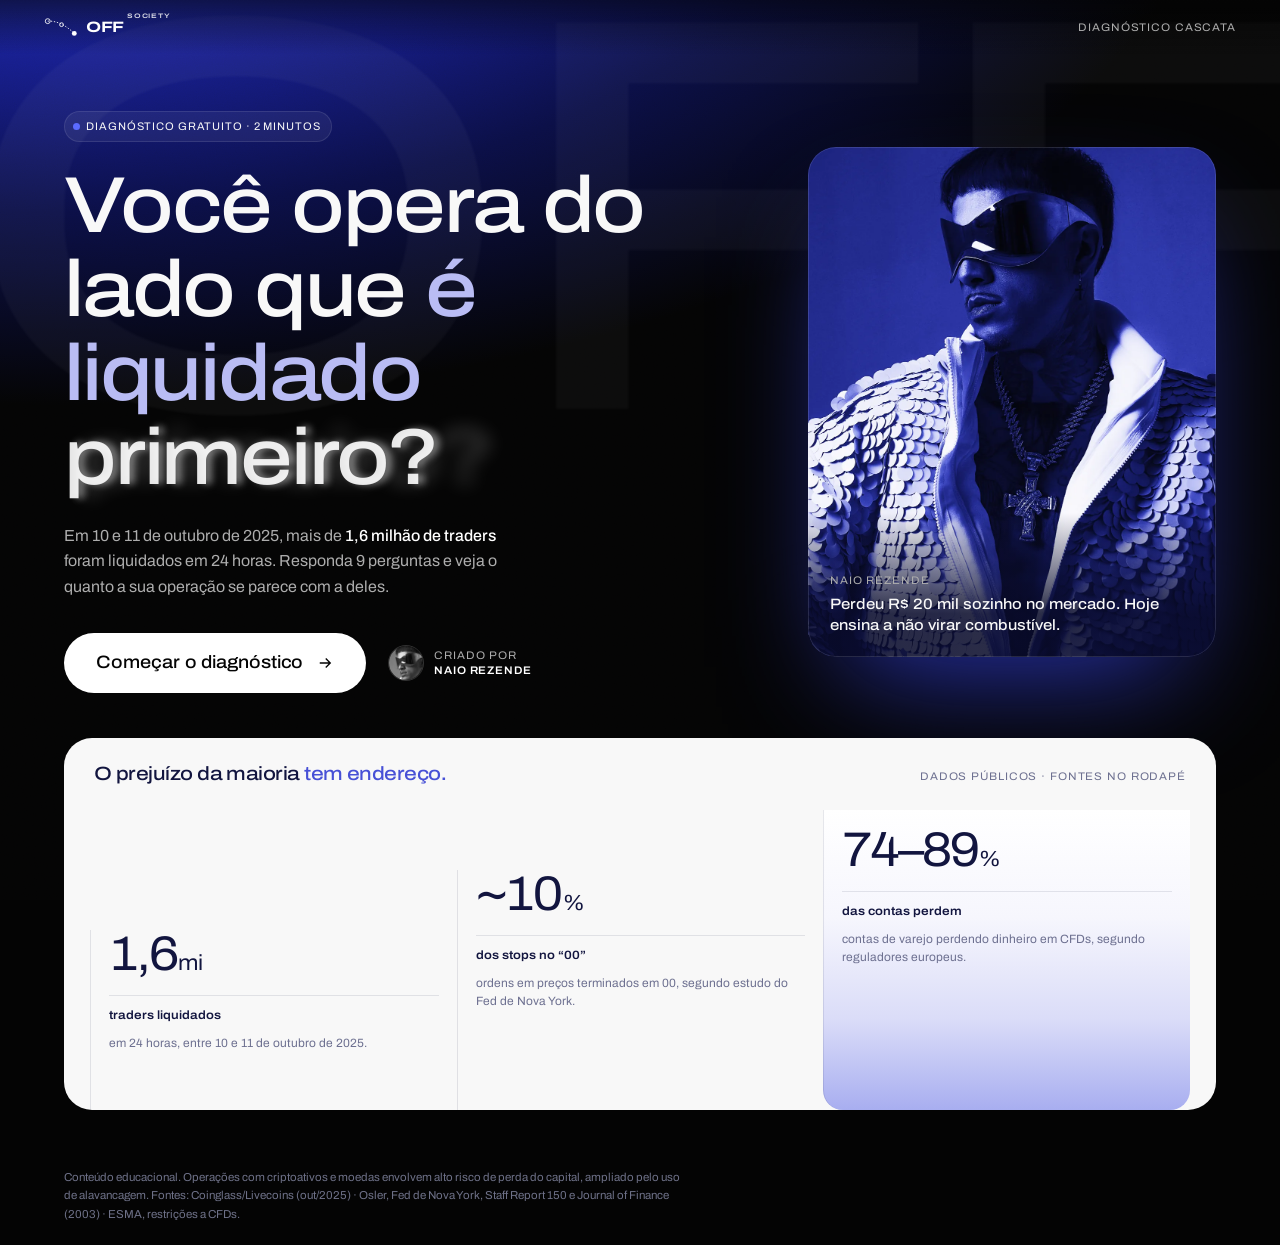
==== index.html @ 811fa15d "Funil Off Society: quiz, chat com o Naio e página final - Etapa 1 (index.html): Diagnóstico Cascata " ====
<!doctype html>
<html lang="pt-BR" class="no-js">
<head>
  <meta charset="utf-8">
  <meta name="viewport" content="width=device-width, initial-scale=1, viewport-fit=cover">
  <title>Diagnóstico Cascata · Off Society</title>
  <meta name="description" content="Responda 9 perguntas e descubra se você opera do lado que é liquidado primeiro. Diagnóstico gratuito criado por Naio Rezende.">
  <meta name="theme-color" content="#040404">
  <meta property="og:type" content="website">
  <meta property="og:title" content="Você opera do lado que é liquidado primeiro?">
  <meta property="og:description" content="Diagnóstico Cascata · 2 minutos · por Naio Rezende">
  <meta property="og:image" content="assets/img/og-image.jpg">
  <meta name="twitter:card" content="summary_large_image">
  <link rel="icon" href="assets/img/favicon.svg" type="image/svg+xml">
  <link rel="preconnect" href="https://fonts.googleapis.com">
  <link rel="preconnect" href="https://fonts.gstatic.com" crossorigin>
  <link href="https://fonts.googleapis.com/css2?family=Archivo:wdth,wght@62..125,300..800&display=swap" rel="stylesheet">
  <link rel="stylesheet" href="assets/css/base.css">
  <link rel="stylesheet" href="assets/css/quiz.css">
  <link rel="preload" as="image" href="assets/img/naio-portrait-blue.webp">
  <script>document.documentElement.classList.replace('no-js', 'js');</script>
</head>
<body class="p-quiz">
  <div class="q-bg" aria-hidden="true">
    <div class="q-glow"></div>
    <div class="q-word dx">OFF</div>
    <div class="q-grain"></div>
  </div>

  <header class="q-bar">
    <a class="logo" href="index.html" aria-label="Off Society">
      <svg class="logo-mark" viewBox="0 0 64 40" aria-hidden="true"><path d="M7 9 C 25 8, 41 17, 57 32" fill="none" stroke="currentColor" stroke-width="1.6" stroke-dasharray="2.6 3.2"/><circle cx="7" cy="9" r="4.6" fill="none" stroke="currentColor" stroke-width="1.6"/><circle cx="33" cy="15.6" r="3.6" fill="none" stroke="currentColor" stroke-width="1.6"/><circle cx="57" cy="32" r="4.6" fill="currentColor"/></svg>
      <span class="logo-word">OFF<sup>SOCIETY</sup></span>
    </a>
    <div class="q-progress" id="progress" hidden>
      <div class="q-progress-track"><i id="progressFill"></i></div>
      <span class="meta tnum" id="progressLabel">01 / 09</span>
    </div>
    <span class="meta q-bar-meta" id="barMeta">Diagnóstico Cascata</span>
  </header>

  <main class="q-stage" id="stage">
    <!-- Tela inicial (renderizada no HTML para carregar instantaneamente) -->
    <section class="screen s-intro is-active" id="intro">
      <div class="intro-grid wrap">
        <div class="intro-copy">
          <span class="pill-live" data-reveal><i class="dot-live"></i> Diagnóstico gratuito · 2 minutos</span>
          <h1 class="hx intro-h" data-reveal style="--d:.08s">
            Você opera do lado que <span class="soft">é liquidado </span><span class="mb anim" data-t="primeiro?">primeiro?</span>
          </h1>
          <p class="lead intro-p" data-reveal style="--d:.16s">
            Em 10 e 11 de outubro de 2025, mais de <b>1,6 milhão de traders</b> foram liquidados em 24 horas.
            Responda 9 perguntas e veja o quanto a sua operação se parece com a deles.
          </p>
          <div class="intro-cta" data-reveal style="--d:.24s">
            <button class="btn btn-light btn-xl" id="startBtn" type="button">
              Começar o diagnóstico
              <svg class="ico" viewBox="0 0 24 24" fill="none" stroke="currentColor" stroke-width="1.8"><path d="M5 12h14M13 6l6 6-6 6"/></svg>
            </button>
            <div class="intro-by">
              <img src="assets/img/naio-avatar.webp" alt="" width="36" height="36">
              <span class="meta">Criado por<br><b>Naio Rezende</b></span>
            </div>
          </div>
        </div>

        <figure class="intro-card" data-reveal style="--d:.2s">
          <img src="assets/img/naio-portrait-blue.webp" alt="Naio Rezende" width="1100" height="1375">
          <figcaption>
            <span class="meta">Naio Rezende</span>
            <b>Perdeu R$ 20 mil sozinho no mercado. Hoje ensina a não virar combustível.</b>
          </figcaption>
        </figure>
      </div>

      <div class="wrap">
        <div class="intro-stats sheet" data-reveal style="--d:.3s">
          <div class="is-head">
            <p class="hx h4">O prejuízo da maioria <span class="acc">tem endereço.</span></p>
            <span class="meta">Dados públicos · fontes no rodapé</span>
          </div>
          <div class="stats">
            <div class="stat">
              <div class="num tnum">1,6<small>mi</small></div>
              <span class="lbl">traders liquidados</span>
              <span class="txt">em 24 horas, entre 10 e 11 de outubro de 2025.</span>
            </div>
            <div class="stat tall">
              <div class="num tnum">~10<small>%</small></div>
              <span class="lbl">dos stops no “00”</span>
              <span class="txt">ordens em preços terminados em 00, segundo estudo do Fed de Nova York.</span>
            </div>
            <div class="stat grad">
              <div class="num tnum">74–89<small>%</small></div>
              <span class="lbl">das contas perdem</span>
              <span class="txt">contas de varejo perdendo dinheiro em CFDs, segundo reguladores europeus.</span>
            </div>
          </div>
        </div>
      </div>
    </section>
  </main>

  <footer class="q-foot wrap">
    <p class="risk">
      Conteúdo educacional. Operações com criptoativos e moedas envolvem alto risco de perda do capital, ampliado pelo uso de alavancagem.
      Fontes: Coinglass/Livecoins (out/2025) · Osler, Fed de Nova York, Staff Report 150 e Journal of Finance (2003) · ESMA, restrições a CFDs.
    </p>
  </footer>

  <script src="assets/js/config.js"></script>
  <script src="assets/js/core.js"></script>
  <script src="assets/js/audios.js"></script>
  <script src="assets/js/quiz.js"></script>
</body>
</html>
---- assets/css/base.css ----
/* ==========================================================================
   OFF SOCIETY · design system
   Referência visual: Orbit AI (dark minimal, azul #202CAD, cards brancos,
   tipografia estendida, motion blur nas letras finais).
   ========================================================================== */

:root {
  --blue: #202CAD;
  --blue-hi: #3542E6;
  --indigo: #373D81;
  --ink: #040404;
  --gray: #ADADAD;
  --paper: #F8F8F8;

  --lav: #B9BCF4;
  --lav-lo: #8A90EA;
  --navy: #12153F;
  --navy-2: #262B78;
  --acc: #4750D6;            /* destaque em texto sobre fundo claro */
  --muted-l: #6D7090;        /* texto secundário sobre fundo claro */
  --muted-d: #8B8FA8;        /* texto secundário sobre fundo escuro */

  --line: rgba(255, 255, 255, .10);
  --line-2: rgba(255, 255, 255, .18);
  --line-dk: rgba(18, 21, 63, .10);

  --r-xl: 36px;
  --r-lg: 28px;
  --r-md: 20px;
  --r-sm: 14px;

  --f: "Archivo", ui-sans-serif, system-ui, -apple-system, "Segoe UI", Roboto, Helvetica, Arial, sans-serif;
  --ease: cubic-bezier(.2, .7, .1, 1);
  --ease-out: cubic-bezier(.16, 1, .3, 1);
  --pad: clamp(18px, 4.2vw, 44px);
  --max: 1240px;

  --grad-card: linear-gradient(180deg, #FFFFFF 0%, #F6F6FD 36%, #DADCF8 70%, #A8AEF0 100%);
  --grad-row: linear-gradient(100deg, #F4F4FB 0%, #E3E5FA 55%, #B3B8F2 100%);
  --grad-feat: linear-gradient(150deg, #FFFFFF 0%, #ECEDFB 35%, #C3C7F5 70%, #8F96EC 100%);
  --glow: radial-gradient(95% 75% at 12% -10%, #3B48EA 0%, #2533C4 16%, #171E8C 34%, #0B0F47 54%, rgba(4, 4, 4, 0) 80%);
}

*, *::before, *::after { box-sizing: border-box; }
html { -webkit-text-size-adjust: 100%; scroll-behavior: smooth; }
body {
  margin: 0;
  background: var(--ink);
  color: var(--paper);
  font-family: var(--f);
  font-size: 16px;
  line-height: 1.55;
  -webkit-font-smoothing: antialiased;
  -moz-osx-font-smoothing: grayscale;
  text-rendering: optimizeLegibility;
  overflow-x: hidden;
}
img, svg, video, canvas { display: block; max-width: 100%; }
button { font: inherit; color: inherit; background: none; border: 0; padding: 0; cursor: pointer; }
input, textarea { font: inherit; color: inherit; }
a { color: inherit; text-decoration: none; }
p { margin: 0; }
::selection { background: var(--blue); color: #fff; }
[hidden] { display: none !important; }
.sr-only { position: absolute; width: 1px; height: 1px; padding: 0; margin: -1px; overflow: hidden; clip: rect(0 0 0 0); white-space: nowrap; border: 0; }

.wrap { width: 100%; max-width: var(--max); margin: 0 auto; padding-left: var(--pad); padding-right: var(--pad); }

/* ---------- tipografia ---------- */
.dx { font-stretch: 125%; font-weight: 500; letter-spacing: -.045em; line-height: .92; }
.hx { font-stretch: 116%; font-weight: 500; letter-spacing: -.028em; line-height: 1.06; margin: 0; }
.h1 { font-size: clamp(34px, 5.6vw, 72px); }
.h2 { font-size: clamp(28px, 4.1vw, 54px); }
.h3 { font-size: clamp(21px, 2.3vw, 30px); }
.h4 { font-size: clamp(17px, 1.5vw, 20px); }
.soft { color: var(--lav); }
.acc { color: var(--acc); }
.muted { color: var(--muted-d); }
.lead { font-size: clamp(15px, 1.25vw, 17px); color: var(--gray); line-height: 1.6; }
.meta {
  font-size: 11px; letter-spacing: .08em; text-transform: uppercase;
  color: var(--gray); font-stretch: 105%; line-height: 1.35;
}
.phase { font-size: 12px; color: var(--gray); margin-bottom: 8px; display: block; }
.tnum { font-variant-numeric: tabular-nums; }

/* Motion blur nas letras finais — assinatura da referência */
.mb {
  position: relative;
  display: inline-block;
  isolation: isolate;
  color: rgba(255, 255, 255, .9);
}
.mb::before, .mb::after {
  content: attr(data-t);
  position: absolute; left: 0; top: 0;
  z-index: -1;
  pointer-events: none;
  white-space: pre;
}
.mb::before { color: rgba(255, 255, 255, .42); transform: translateX(.07em); filter: blur(.045em); }
.mb::after  { color: rgba(255, 255, 255, .22); transform: translateX(.2em) scaleX(1.1); transform-origin: 0 50%; filter: blur(.11em); }
.mb.on-light { color: rgba(18, 21, 63, .9); }
.mb.on-light::before { color: rgba(18, 21, 63, .38); }
.mb.on-light::after  { color: rgba(18, 21, 63, .18); }
.mb.soft-mb { color: rgba(185, 188, 244, .95); }
.mb.soft-mb::before { color: rgba(185, 188, 244, .45); }
.mb.soft-mb::after  { color: rgba(185, 188, 244, .22); }
.js .mb.anim { animation: mbIn 1.4s var(--ease-out) both .15s; }
@keyframes mbIn {
  from { opacity: 0; transform: translateX(-.35em); filter: blur(.12em); }
  to   { opacity: 1; transform: none; filter: none; }
}

/* ---------- botões ---------- */
.btn {
  display: inline-flex; align-items: center; justify-content: center; gap: .7em;
  border-radius: 999px; padding: .95em 1.5em;
  font-weight: 500; font-size: 15px; line-height: 1; font-stretch: 110%;
  letter-spacing: -.005em; white-space: nowrap;
  transition: transform .35s var(--ease), box-shadow .35s var(--ease), background .3s, color .3s;
  -webkit-tap-highlight-color: transparent;
}
.btn:active { transform: scale(.97); }
.btn-light { background: #fff; color: var(--ink); }
.btn-light:hover { box-shadow: 0 0 0 6px rgba(255, 255, 255, .12), 0 18px 50px -12px rgba(90, 104, 255, .6); }
.btn-dark { background: #0A0A0F; color: #fff; }
.btn-dark:hover { box-shadow: 0 0 0 6px rgba(18, 21, 63, .1), 0 16px 40px -14px rgba(18, 21, 63, .7); }
.btn-blue { background: linear-gradient(135deg, #3A48EE 0%, var(--blue) 70%); color: #fff; box-shadow: 0 14px 44px -12px rgba(53, 66, 230, .85), inset 0 1px 0 rgba(255, 255, 255, .25); }
.btn-blue:hover { box-shadow: 0 0 0 6px rgba(53, 66, 230, .22), 0 18px 54px -10px rgba(53, 66, 230, .95), inset 0 1px 0 rgba(255, 255, 255, .25); }
.btn-ghost { border: 1px solid var(--line-2); color: #fff; }
.btn-ghost:hover { background: rgba(255, 255, 255, .06); }
.btn-xl { font-size: clamp(16px, 1.4vw, 18px); padding: 1.15em 1.8em; }
.btn-block { width: 100%; }
.btn .ico { width: 18px; height: 18px; flex: none; transition: transform .35s var(--ease); }
.btn:hover .ico { transform: translateX(3px); }

.arw {
  width: 34px; height: 34px; border-radius: 50%;
  border: 1px solid currentColor; display: grid; place-items: center; flex: none;
  transition: transform .35s var(--ease), background .3s, color .3s;
}
.arw svg { width: 14px; height: 14px; }

.ulink {
  display: inline-block; font-size: 11px; letter-spacing: .09em; text-transform: uppercase;
  padding-bottom: 4px; border-bottom: 1px solid currentColor; font-stretch: 110%;
  transition: opacity .3s;
}
.ulink:hover { opacity: .7; }

.tag {
  display: inline-flex; align-items: center; gap: .5em;
  border: 1px solid var(--line-2); border-radius: 999px;
  padding: .6em 1.05em; font-size: 12px; line-height: 1; white-space: nowrap;
}
.tag.on-light { border-color: rgba(18, 21, 63, .18); color: var(--navy); }
.pill-live {
  display: inline-flex; align-items: center; gap: .55em;
  font-size: 11px; letter-spacing: .08em; text-transform: uppercase;
  padding: .55em .95em .55em .75em; border-radius: 999px;
  background: rgba(255, 255, 255, .06); border: 1px solid var(--line);
}
.dot-live { width: 7px; height: 7px; border-radius: 50%; background: #5B6BFF; box-shadow: 0 0 0 0 rgba(91, 107, 255, .7); animation: live 2s infinite; }
@keyframes live { 0% { box-shadow: 0 0 0 0 rgba(91, 107, 255, .7); } 70% { box-shadow: 0 0 0 9px rgba(91, 107, 255, 0); } 100% { box-shadow: 0 0 0 0 rgba(91, 107, 255, 0); } }

/* três pontinhos (ícone recorrente da referência) */
.dots3 { width: 16px; height: 12px; color: currentColor; opacity: .8; }

/* ---------- logo ---------- */
.logo { display: inline-flex; align-items: center; gap: 8px; color: #fff; line-height: 1; }
.logo-mark { width: 34px; height: 22px; }
.logo-word { font-weight: 700; font-stretch: 125%; font-size: 15px; letter-spacing: -.02em; position: relative; padding-right: 2px; }
.logo-word sup { font-size: 6.5px; font-weight: 600; letter-spacing: .12em; position: relative; top: -1.1em; margin-left: 3px; opacity: .85; }

/* ---------- superfícies ---------- */
.glow-bg { background: var(--glow), var(--ink); }
.sheet {
  background: var(--paper); color: var(--navy);
  border-radius: var(--r-lg); position: relative; overflow: hidden;
}
.sheet .lead, .sheet .muted { color: var(--muted-l); }
.sheet .meta { color: var(--muted-l); }
.glass {
  background: linear-gradient(180deg, rgba(255, 255, 255, .07), rgba(255, 255, 255, .03));
  border: 1px solid var(--line);
  border-radius: var(--r-lg);
  -webkit-backdrop-filter: blur(18px); backdrop-filter: blur(18px);
}

/* colunas de números (referência: 2,7+ · 90+ · 450+) */
.stats { display: grid; grid-template-columns: repeat(3, minmax(0, 1fr)); align-items: end; }
.stat { border-left: 1px solid var(--line-dk); padding: 0 18px 18px; display: flex; flex-direction: column; gap: 10px; min-height: 180px; justify-content: flex-start; }
.stat .num { white-space: nowrap; font-size: clamp(32px, 3.8vw, 58px); font-weight: 400; font-stretch: 108%; letter-spacing: -.045em; line-height: 1; padding-bottom: 16px; border-bottom: 1px solid var(--line-dk); }
.stat .num small { font-size: .45em; letter-spacing: 0; margin-left: 2px; }
.stat .lbl { font-size: 12px; font-weight: 600; font-stretch: 110%; color: var(--navy); }
.stat .txt { font-size: 12px; color: var(--muted-l); line-height: 1.5; }
.stat.grad { background: var(--grad-card); border-radius: 0 0 var(--r-md) var(--r-md); min-height: 300px; justify-content: flex-start; padding-top: 16px; }
.stat.tall { min-height: 240px; }

/* linhas numeradas (referência: 01 Sales — ... ↘) */
.rows { list-style: none; margin: 0; padding: 0; }
.row { border-top: 1px solid var(--line-dk); }
.row:last-child { border-bottom: 1px solid var(--line-dk); }
.row-h {
  width: 100%; text-align: left;
  display: grid; grid-template-columns: 44px minmax(0, 1fr) 28px; gap: 18px; align-items: center;
  padding: 20px 18px; border-radius: 18px;
  transition: background .5s var(--ease);
}
.row-h:hover { background: rgba(18, 21, 63, .03); }
.idx {
  width: 38px; height: 38px; border-radius: 50%; border: 1px solid rgba(18, 21, 63, .18);
  display: grid; place-items: center; font-size: 11px; font-stretch: 110%; color: var(--navy);
}
.row-t small { display: block; font-size: 11px; color: var(--muted-l); margin-bottom: 3px; }
.row-t b { font-weight: 500; font-size: clamp(15px, 1.3vw, 17px); font-stretch: 108%; color: var(--navy); }
.row-a { width: 18px; height: 18px; color: var(--acc); transition: transform .45s var(--ease); justify-self: end; }
.row.is-open .row-a { transform: rotate(-90deg); }
.row.is-open { border-color: transparent; }
.row.is-open .row-h { background: var(--grad-row); border-radius: 18px 18px 0 0; }
.row-b { display: grid; grid-template-rows: 0fr; transition: grid-template-rows .55s var(--ease); }
.row.is-open .row-b { grid-template-rows: 1fr; }
.row-b > div { overflow: hidden; }
.row-in { padding: 4px 18px 26px 80px; background: var(--grad-row); border-radius: 0 0 18px 18px; color: var(--navy); }
.row-in p { font-size: 15px; line-height: 1.65; color: #2C3060; max-width: 62ch; }
.row-in p + p { margin-top: 10px; }

/* dark variant (rows sobre fundo escuro) */
.rows.dark .row { border-color: var(--line); }
.rows.dark .row-h:hover { background: rgba(255, 255, 255, .03); }
.rows.dark .idx { border-color: var(--line-2); color: #fff; }
.rows.dark .row-t small { color: var(--muted-d); }
.rows.dark .row-t b { color: #fff; }
.rows.dark .row-a { color: var(--lav); }
.rows.dark .row.is-open .row-h, .rows.dark .row-in { background: linear-gradient(100deg, rgba(53, 66, 230, .22), rgba(185, 188, 244, .12)); }
.rows.dark .row-in, .rows.dark .row-in p { color: #D9DBF5; }

/* ---------- player (vídeo / animação) ---------- */
.player {
  position: relative; border-radius: var(--r-lg); overflow: hidden;
  background: #05061A; border: 1px solid var(--line);
  box-shadow: 0 40px 120px -40px rgba(40, 56, 230, .6);
}
.player-frame { position: relative; aspect-ratio: 16 / 9; width: 100%; }
.player-frame iframe, .player-frame video { position: absolute; inset: 0; width: 100%; height: 100%; border: 0; object-fit: cover; background: #000; }
.player-poster { position: absolute; inset: 0; width: 100%; height: 100%; object-fit: cover; }
.player-cover {
  position: absolute; inset: 0; display: grid; place-items: center;
  background: linear-gradient(180deg, rgba(4, 4, 18, .1) 0%, rgba(4, 4, 18, .55) 100%);
  transition: opacity .4s;
}
.play-btn {
  width: 84px; height: 84px; border-radius: 50%;
  background: #fff; color: var(--ink); display: grid; place-items: center;
  box-shadow: 0 0 0 10px rgba(255, 255, 255, .12), 0 20px 60px -10px rgba(53, 66, 230, .9);
  transition: transform .4s var(--ease);
}
.play-btn svg { width: 26px; height: 26px; margin-left: 4px; }
.player-cover:hover .play-btn { transform: scale(1.06); }
.player-title { position: absolute; left: 22px; bottom: 18px; right: 22px; display: flex; justify-content: space-between; align-items: flex-end; gap: 12px; }
.player-title b { font-weight: 500; font-stretch: 112%; font-size: clamp(14px, 1.4vw, 18px); }

/* ---------- formulário (referência: inputs sublinhados) ---------- */
.field { display: block; position: relative; }
.field span { display: block; font-size: 11px; letter-spacing: .06em; text-transform: uppercase; color: var(--muted-l); margin-bottom: 6px; }
.field input {
  width: 100%; border: 0; border-bottom: 1px solid rgba(18, 21, 63, .22);
  background: transparent; padding: 10px 0 12px; font-size: 18px; color: var(--navy);
  outline: none; border-radius: 0; transition: border-color .3s;
  font-stretch: 105%;
}
.field input::placeholder { color: rgba(18, 21, 63, .3); }
.field input:focus { border-bottom-color: var(--acc); }
.field.err input { border-bottom-color: #D6455A; }
.field .err-msg { font-size: 12px; color: #D6455A; margin-top: 6px; display: none; }
.field.err .err-msg { display: block; }

/* ---------- linha de horizonte (footer da referência) ---------- */
.horizon { position: relative; height: 140px; overflow: hidden; pointer-events: none; }
.horizon::before {
  content: ""; position: absolute; left: -5%; right: -5%; top: 62%; height: 2px;
  background: linear-gradient(90deg, transparent 0%, #3C4BFF 18%, #C9CEFF 42%, #fff 50%, #C9CEFF 58%, #3C4BFF 82%, transparent 100%);
  box-shadow: 0 0 22px 4px rgba(80, 96, 255, .9), 0 0 90px 22px rgba(40, 56, 230, .6);
}
.horizon::after {
  content: ""; position: absolute; left: 10%; right: 10%; top: 20%; height: 80%;
  background: radial-gradient(50% 45% at 50% 60%, rgba(64, 80, 255, .55), rgba(4, 4, 4, 0) 70%);
  filter: blur(10px);
}

/* ---------- toast ---------- */
.toast {
  position: fixed; left: 50%; bottom: calc(24px + env(safe-area-inset-bottom)); z-index: 999;
  transform: translate(-50%, 16px); opacity: 0; pointer-events: none;
  background: #fff; color: var(--ink); padding: 14px 20px; border-radius: 14px;
  font-size: 14px; max-width: min(92vw, 520px); box-shadow: 0 20px 60px -20px rgba(0, 0, 0, .7);
  transition: opacity .35s, transform .35s var(--ease);
}
.toast.is-on { opacity: 1; transform: translate(-50%, 0); }

/* ---------- entrada ao rolar ---------- */
.js [data-reveal] {
  opacity: 0; transform: translateY(26px); filter: blur(6px);
  transition: opacity .9s var(--ease-out), transform .9s var(--ease-out), filter .9s var(--ease-out);
  transition-delay: var(--d, 0s);
}
.js [data-reveal].is-in { opacity: 1; transform: none; filter: none; }

/* ---------- aviso de risco ---------- */
.risk { font-size: 11.5px; line-height: 1.6; color: #6E7188; max-width: 90ch; }

@media (max-width: 720px) {
  .stats { grid-template-columns: repeat(3, minmax(0, 1fr)); }
  .stat { padding: 0 10px 14px; min-height: 150px; }
  .stat.grad { min-height: 220px; }
  .stat .txt { font-size: 11px; }
  .stat .num { font-size: 25px; padding-bottom: 12px; }
  .stat .lbl { font-size: 11px; }
  .row-h { grid-template-columns: 34px minmax(0, 1fr) 20px; gap: 12px; padding: 16px 10px; }
  .idx { width: 32px; height: 32px; font-size: 10px; }
  .row-in { padding: 2px 16px 22px 56px; }
  .row-in p { font-size: 14px; }
  .play-btn { width: 68px; height: 68px; }
}

@media (prefers-reduced-motion: reduce) {
  *, *::before, *::after { animation-duration: .01ms !important; animation-iteration-count: 1 !important; transition-duration: .01ms !important; scroll-behavior: auto !important; }
}
---- assets/css/quiz.css ----
/* ==========================================================================
   ETAPA 1 · QUIZ (Diagnóstico Cascata)
   ========================================================================== */
.p-quiz { min-height: 100vh; min-height: 100dvh; display: flex; flex-direction: column; }

/* ---------- fundo ---------- */
.q-bg { position: fixed; inset: 0; z-index: -1; overflow: hidden; background: var(--ink); }
.q-glow {
  position: absolute; inset: -10% -10% 0 -10%;
  background: var(--glow);
  transition: transform 1.2s var(--ease-out), opacity 1s;
}
.q-word {
  position: absolute; left: 50%; top: -3vw; transform: translateX(-50%);
  font-size: 44vw; color: rgba(255, 255, 255, .035); white-space: nowrap; pointer-events: none;
  filter: blur(1px);
}
.q-grain {
  position: absolute; inset: 0; opacity: .08; mix-blend-mode: overlay;
  background-image: url("data:image/svg+xml,%3Csvg xmlns='http://www.w3.org/2000/svg' width='160' height='160'%3E%3Cfilter id='n'%3E%3CfeTurbulence type='fractalNoise' baseFrequency='.9' numOctaves='2' stitchTiles='stitch'/%3E%3C/filter%3E%3Crect width='100%25' height='100%25' filter='url(%23n)'/%3E%3C/svg%3E");
}
body[data-phase="question"] .q-glow { transform: translate(-4%, -6%) scale(1.05); }
body[data-phase="result"] .q-glow { transform: translate(6%, -4%) scale(1.15); }

/* ---------- barra superior ---------- */
.q-bar {
  position: sticky; top: 0; z-index: 30;
  display: flex; align-items: center; justify-content: space-between; gap: 18px;
  padding: calc(16px + env(safe-area-inset-top)) var(--pad) 16px;
  background: linear-gradient(180deg, rgba(4, 4, 4, .55), rgba(4, 4, 4, 0));
}
.q-progress { flex: 1; max-width: 440px; display: flex; align-items: center; gap: 14px; }
.q-progress-track { flex: 1; height: 2px; background: rgba(255, 255, 255, .12); border-radius: 2px; overflow: hidden; }
.q-progress-track i { display: block; height: 100%; width: 0; background: linear-gradient(90deg, var(--lav), #fff); box-shadow: 0 0 12px rgba(185, 188, 244, .9); transition: width .7s var(--ease-out); }
.q-bar-meta { text-align: right; }

/* ---------- palco / transição entre telas ---------- */
.q-stage { flex: 1; position: relative; display: grid; }
.screen { grid-area: 1 / 1; padding: 12px 0 48px; }
.screen.is-entering { opacity: 0; transform: translateX(36px); filter: blur(10px); }
.screen.is-active { opacity: 1; transform: none; filter: none; transition: opacity .6s var(--ease-out), transform .7s var(--ease-out), filter .6s var(--ease-out); }
.screen.is-leaving { opacity: 0; transform: translateX(-36px); filter: blur(10px); transition: opacity .35s ease, transform .4s ease, filter .35s ease; pointer-events: none; }
.screen.back.is-entering { transform: translateX(-36px); }
.screen.back.is-leaving { transform: translateX(36px); }

/* ---------- intro ---------- */
.intro-grid {
  display: grid; grid-template-columns: minmax(0, 1.25fr) minmax(0, .75fr);
  gap: clamp(28px, 5vw, 80px); align-items: center;
  padding-top: clamp(20px, 5vh, 70px); padding-bottom: clamp(28px, 5vh, 56px);
}
.intro-h { font-size: clamp(38px, 6.2vw, 88px); margin: 22px 0 22px; max-width: 13ch; }
.intro-p { max-width: 52ch; }
.intro-p b { color: #fff; font-weight: 500; }
.intro-cta { display: flex; align-items: center; gap: 22px; margin-top: 34px; flex-wrap: wrap; }
.intro-by { display: flex; align-items: center; gap: 10px; }
.intro-by img { width: 36px; height: 36px; border-radius: 50%; object-fit: cover; border: 1px solid var(--line-2); }
.intro-by b { color: #fff; font-weight: 600; }

.intro-card {
  margin: 0; position: relative; border-radius: var(--r-lg); overflow: hidden;
  aspect-ratio: 4 / 5; box-shadow: 0 50px 120px -40px rgba(53, 66, 230, .8);
}
.intro-card img { width: 100%; height: 100%; object-fit: cover; transform: scale(1.02); }
.intro-card figcaption {
  position: absolute; left: 0; right: 0; bottom: 0; padding: 60px 22px 22px;
  background: linear-gradient(180deg, rgba(8, 10, 40, 0) 0%, rgba(8, 10, 40, .85) 70%);
  display: flex; flex-direction: column; gap: 6px;
}
.intro-card figcaption b { font-weight: 500; font-stretch: 110%; font-size: 15px; line-height: 1.35; }
.intro-card::after { content: ""; position: absolute; inset: 0; border-radius: inherit; border: 1px solid rgba(255, 255, 255, .12); pointer-events: none; }

.intro-stats { padding: 26px 26px 0; }
.is-head { display: flex; justify-content: space-between; align-items: baseline; gap: 16px; flex-wrap: wrap; margin-bottom: 26px; padding: 0 4px; }

/* ---------- pergunta ---------- */
.q-wrap { max-width: 780px; margin: 0 auto; padding: 0 var(--pad); }
.q-card { padding: clamp(24px, 4vw, 44px); box-shadow: 0 40px 120px -50px rgba(53, 66, 230, .9); }
.q-top { display: flex; justify-content: space-between; align-items: center; margin-bottom: 22px; gap: 12px; }
.q-back { display: inline-flex; align-items: center; gap: 6px; font-size: 12px; color: var(--muted-l); padding: 6px 0; }
.q-back svg { width: 14px; height: 14px; }
.q-back:hover { color: var(--navy); }
.q-title { font-size: clamp(25px, 3.6vw, 40px); color: var(--navy); margin-bottom: 10px; }
.q-title em { font-style: normal; color: var(--acc); }
.q-sub { font-size: 14px; color: var(--muted-l); margin-bottom: 22px; }

.opts { list-style: none; margin: 0; padding: 0; }
.opt {
  width: 100%; text-align: left; display: grid; grid-template-columns: 40px minmax(0, 1fr) 22px;
  gap: 16px; align-items: center; padding: 17px 16px; border-radius: 16px;
  border-top: 1px solid var(--line-dk); color: var(--navy);
  transition: background .45s var(--ease), transform .3s var(--ease);
  -webkit-tap-highlight-color: transparent;
}
.opts li:last-child .opt { border-bottom: 1px solid var(--line-dk); }
.opt:hover { background: rgba(18, 21, 63, .035); }
.opt:focus-visible { outline: 2px solid var(--acc); outline-offset: 2px; }
.opt .idx { transition: background .3s, color .3s, border-color .3s; }
.opt-t b { display: block; font-weight: 500; font-size: clamp(15px, 1.35vw, 17px); font-stretch: 106%; line-height: 1.3; }
.opt-t small { display: block; font-size: 12.5px; color: var(--muted-l); margin-top: 3px; line-height: 1.4; }
.opt-a { width: 18px; height: 18px; color: var(--acc); transition: transform .45s var(--ease); justify-self: end; }
.opt.is-sel { background: var(--grad-row); border-color: transparent; }
.opt.is-sel .idx { background: var(--navy); color: #fff; border-color: var(--navy); }
.opt.is-sel .opt-a { transform: rotate(-90deg); }
.opts li:has(.opt.is-sel) + li .opt { border-top-color: transparent; }

/* ---------- insight ---------- */
.ins { max-width: 980px; margin: 0 auto; padding: 0 var(--pad); }
.ins-card { padding: clamp(26px, 4.5vw, 56px); position: relative; overflow: hidden; }
.ins-card::before {
  content: ""; position: absolute; right: -20%; top: -40%; width: 70%; aspect-ratio: 1;
  background: radial-gradient(closest-side, rgba(53, 66, 230, .55), rgba(53, 66, 230, 0));
  pointer-events: none;
}
.ins-grid { display: grid; grid-template-columns: minmax(0, 1fr) minmax(0, 1fr); gap: clamp(22px, 4vw, 56px); align-items: end; position: relative; }
.ins-num { font-size: clamp(64px, 8.4vw, 116px); color: #fff; line-height: .85; white-space: nowrap; }
.ins-num small { font-size: .35em; letter-spacing: -.02em; margin-left: .06em; color: var(--lav); }
.ins-kicker { margin-bottom: 18px; display: flex; align-items: center; gap: 10px; }
.ins-title { font-size: clamp(20px, 2.4vw, 30px); margin-bottom: 16px; }
.ins-body p { color: #C9CBE3; font-size: 15px; line-height: 1.7; }
.ins-body p + p { margin-top: 10px; }
.ins-body em { font-style: italic; color: #fff; }
.ins-you { display: inline-block; background: rgba(185, 188, 244, .12); border: 1px solid rgba(185, 188, 244, .25); color: #fff; border-radius: 12px; padding: 12px 14px; font-size: 14px; margin-bottom: 16px; line-height: 1.5; }
.ins-src { margin-top: 22px; }
.ins-foot { display: flex; justify-content: space-between; align-items: center; gap: 18px; margin-top: 30px; flex-wrap: wrap; position: relative; }

/* ---------- análise ---------- */
.an { max-width: 560px; margin: 0 auto; padding: clamp(30px, 8vh, 90px) var(--pad) 0; text-align: center; }
.an-orbit { width: 150px; height: 150px; margin: 0 auto 34px; position: relative; }
.an-orbit svg { width: 100%; height: 100%; animation: spin 3.2s linear infinite; }
.an-orbit b { position: absolute; inset: 0; display: grid; place-items: center; font-size: 30px; font-stretch: 115%; font-weight: 400; }
@keyframes spin { to { transform: rotate(360deg); } }
.an-h { font-size: clamp(22px, 3vw, 32px); margin-bottom: 26px; }
.an-list { list-style: none; margin: 0 auto; padding: 0; text-align: left; max-width: 420px; }
.an-list li { display: flex; align-items: center; gap: 12px; padding: 12px 0; border-top: 1px solid var(--line); color: var(--muted-d); font-size: 14px; transition: color .4s; }
.an-list li:last-child { border-bottom: 1px solid var(--line); }
.an-list i { width: 20px; height: 20px; border-radius: 50%; border: 1px solid var(--line-2); flex: none; display: grid; place-items: center; transition: background .3s, border-color .3s; }
.an-list i svg { width: 11px; height: 11px; opacity: 0; transition: opacity .3s; }
.an-list li.is-on { color: #fff; }
.an-list li.is-on i { border-color: var(--lav); animation: pulse 1s infinite; }
.an-list li.is-done i { background: #fff; border-color: #fff; color: var(--ink); animation: none; }
.an-list li.is-done i svg { opacity: 1; }
@keyframes pulse { 50% { box-shadow: 0 0 0 5px rgba(185, 188, 244, .15); } }

/* ---------- captura ---------- */
.cap { max-width: 640px; margin: 0 auto; padding: 0 var(--pad); }
.cap-card { padding: clamp(26px, 4.5vw, 48px); }
.cap-badge { display: inline-flex; align-items: center; gap: 8px; font-size: 12px; color: var(--acc); background: rgba(71, 80, 214, .08); border-radius: 999px; padding: 7px 12px; margin-bottom: 18px; }
.cap-badge svg { width: 14px; height: 14px; }
.cap-h { font-size: clamp(26px, 3.6vw, 40px); margin-bottom: 12px; }
.cap-p { color: var(--muted-l); font-size: 15px; margin-bottom: 28px; }
.cap-form { display: grid; gap: 22px; }
.cap-form .btn { margin-top: 6px; }
.cap-legal { font-size: 11.5px; color: var(--muted-l); line-height: 1.5; text-align: center; }
.cap-blur { margin-top: 26px; border-radius: 18px; background: var(--grad-row); padding: 18px; display: flex; align-items: center; gap: 16px; position: relative; overflow: hidden; }
.cap-blur b { font-size: 40px; font-weight: 400; font-stretch: 110%; filter: blur(9px); color: var(--navy); user-select: none; }
.cap-blur span { font-size: 13px; color: var(--navy); }

/* ---------- resultado ---------- */
.res { max-width: 1080px; margin: 0 auto; padding: 0 var(--pad); }
.res-top { display: grid; grid-template-columns: minmax(0, .85fr) minmax(0, 1.15fr); gap: clamp(24px, 4vw, 64px); align-items: center; margin-bottom: 26px; }
.gauge { position: relative; width: 100%; max-width: 380px; margin: 0 auto; }
.gauge svg { width: 100%; height: auto; overflow: visible; }
.gauge-num { position: absolute; left: 0; right: 0; bottom: 4%; text-align: center; }
.gauge-num b { display: block; font-size: clamp(64px, 9vw, 104px); font-weight: 400; font-stretch: 112%; letter-spacing: -.05em; line-height: .9; }
.gauge-num span { font-size: 12px; color: var(--muted-d); letter-spacing: .08em; text-transform: uppercase; }
.res-h { font-size: clamp(30px, 4.8vw, 60px); margin: 14px 0 16px; }
.res-p { color: #C9CBE3; font-size: 16px; line-height: 1.65; max-width: 54ch; }
.res-p b { color: #fff; font-weight: 500; }

.res-sheet { padding: clamp(22px, 3.5vw, 40px); }
.res-sheet-h { display: flex; justify-content: space-between; align-items: baseline; gap: 16px; flex-wrap: wrap; margin-bottom: 18px; }
.trap-status { font-size: 11px; letter-spacing: .06em; text-transform: uppercase; padding: 6px 10px; border-radius: 999px; white-space: nowrap; font-weight: 600; }
.trap-status.detected { background: var(--navy); color: #fff; }
.trap-status.risk { background: rgba(71, 80, 214, .12); color: var(--acc); }
.trap-status.ok { border: 1px solid rgba(18, 21, 63, .18); color: var(--muted-l); }
.row-h.trap { grid-template-columns: 44px minmax(0, 1fr) auto 22px; }

.res-next {
  margin-top: 22px; display: grid; grid-template-columns: auto minmax(0, 1fr) auto; gap: 20px; align-items: center;
  padding: 22px; border-radius: var(--r-lg);
  background: linear-gradient(120deg, rgba(53, 66, 230, .35), rgba(32, 44, 173, .15) 60%, rgba(185, 188, 244, .12));
  border: 1px solid rgba(185, 188, 244, .22);
}
.res-av { position: relative; width: 64px; height: 64px; }
.res-av img { width: 64px; height: 64px; border-radius: 50%; object-fit: cover; }
.res-av i { position: absolute; right: -2px; bottom: 2px; width: 22px; height: 22px; border-radius: 50%; background: #25D366; display: grid; place-items: center; border: 2px solid #0b0f47; }
.res-av i svg { width: 11px; height: 11px; color: #fff; }
.res-next b { display: block; font-weight: 500; font-stretch: 110%; font-size: 17px; margin-bottom: 4px; }
.res-next span { font-size: 13px; color: #C9CBE3; }

.q-foot { padding-top: 10px; padding-bottom: calc(22px + env(safe-area-inset-bottom)); }
body[data-phase="question"] .q-foot, body[data-phase="analysis"] .q-foot { opacity: .6; }

/* ---------- responsivo ---------- */
@media (max-width: 900px) {
  .intro-grid { grid-template-columns: 1fr; }
  .intro-card { max-width: 420px; aspect-ratio: 16 / 13; order: -1; display: none; }
  .res-top { grid-template-columns: 1fr; text-align: center; }
  .res-p { margin: 0 auto; }
  .ins-grid { grid-template-columns: 1fr; align-items: start; }
}
@media (max-width: 720px) {
  .q-bar-meta { display: none; }
  .q-progress { max-width: none; }
  .intro-h { margin-top: 18px; }
  .intro-cta .btn { width: 100%; }
  .intro-stats { padding: 20px 14px 0; border-radius: 22px; }
  .is-head { margin-bottom: 18px; }
  .q-card, .cap-card, .res-sheet { border-radius: 22px; }
  .q-wrap, .cap, .res, .ins { padding: 0 12px; }
  .opt { grid-template-columns: 32px minmax(0, 1fr) 18px; gap: 12px; padding: 15px 10px; }
  .opt .idx { width: 32px; height: 32px; }
  .row-h.trap { grid-template-columns: 30px minmax(0, 1fr) auto; }
  .row-h.trap .row-a { display: none; }
  .res-next { grid-template-columns: auto minmax(0, 1fr); }
  .res-next .btn { grid-column: 1 / -1; width: 100%; }
}
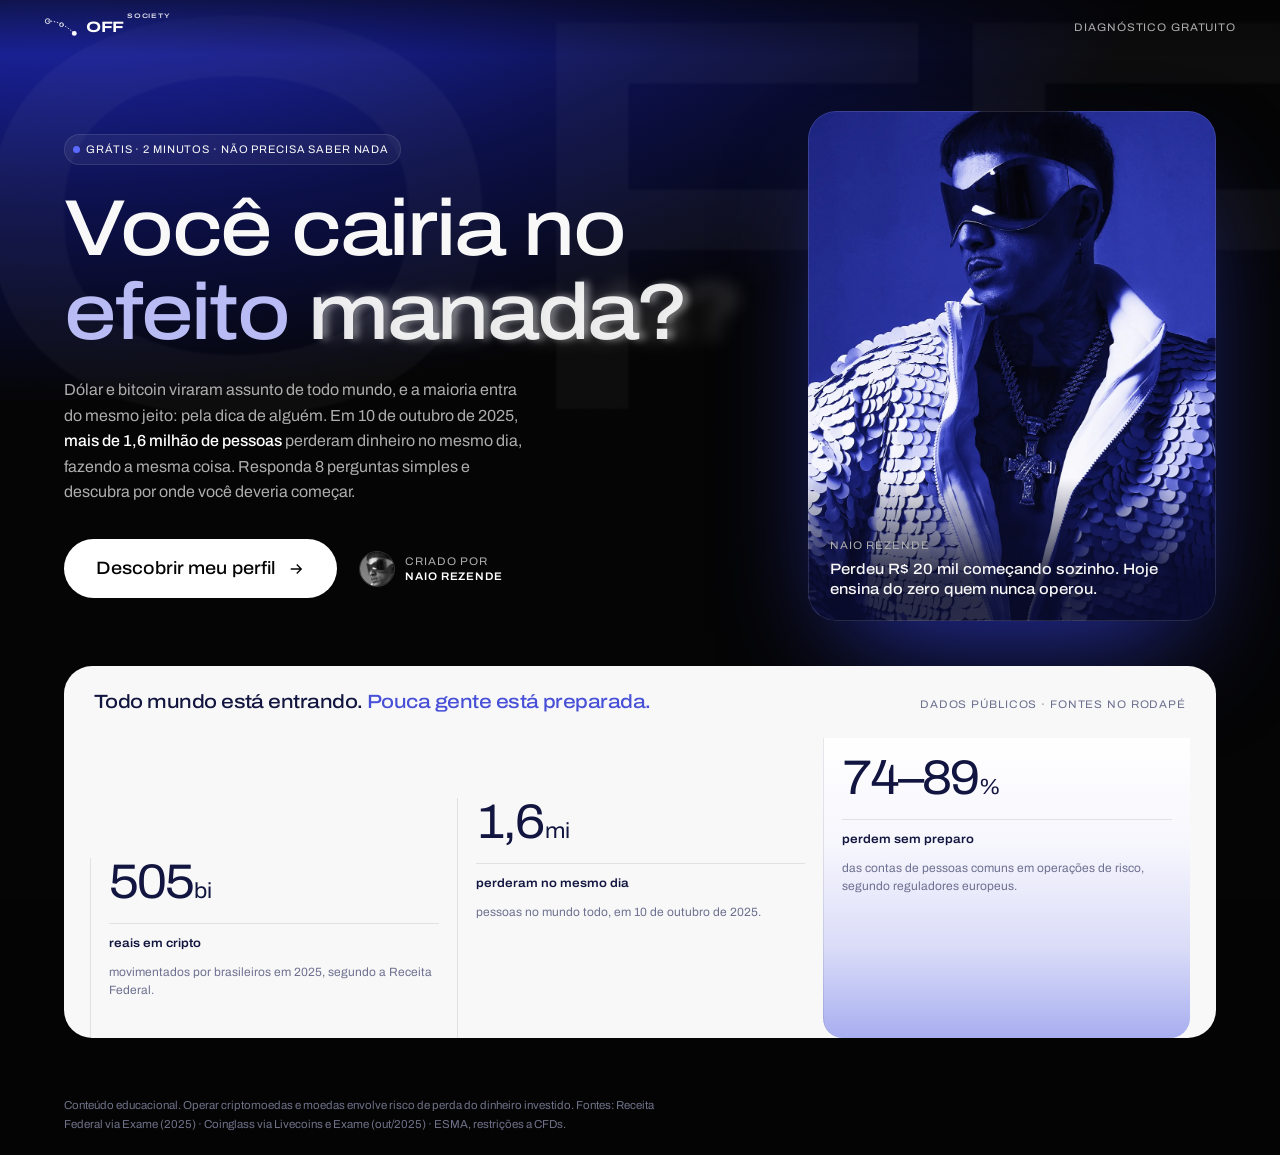
==== commit bec3b794: "Refatoração para público leigo: simplificação de quiz, história, roteiro, e humanização do chat" ====
--- a/index.html
+++ b/index.html
@@ -3,12 +3,12 @@
 <head>
   <meta charset="utf-8">
   <meta name="viewport" content="width=device-width, initial-scale=1, viewport-fit=cover">
-  <title>Diagnóstico Cascata · Off Society</title>
-  <meta name="description" content="Responda 9 perguntas e descubra se você opera do lado que é liquidado primeiro. Diagnóstico gratuito criado por Naio Rezende.">
+  <title>Diagnóstico gratuito · Off Society</title>
+  <meta name="description" content="Nunca operou? Responda 8 perguntas simples e descubra se você cairia no efeito manada antes de colocar um real no mercado. Diagnóstico gratuito criado por Naio Rezende.">
   <meta name="theme-color" content="#040404">
   <meta property="og:type" content="website">
-  <meta property="og:title" content="Você opera do lado que é liquidado primeiro?">
-  <meta property="og:description" content="Diagnóstico Cascata · 2 minutos · por Naio Rezende">
+  <meta property="og:title" content="Você cairia no efeito manada?">
+  <meta property="og:description" content="Diagnóstico gratuito · 2 minutos · sem precisar saber nada de mercado · por Naio Rezende">
   <meta property="og:image" content="assets/img/og-image.jpg">
   <meta name="twitter:card" content="summary_large_image">
   <link rel="icon" href="assets/img/favicon.svg" type="image/svg+xml">
@@ -34,27 +34,27 @@
     </a>
     <div class="q-progress" id="progress" hidden>
       <div class="q-progress-track"><i id="progressFill"></i></div>
-      <span class="meta tnum" id="progressLabel">01 / 09</span>
+      <span class="meta tnum" id="progressLabel">01 / 08</span>
     </div>
-    <span class="meta q-bar-meta" id="barMeta">Diagnóstico Cascata</span>
+    <span class="meta q-bar-meta" id="barMeta">Diagnóstico gratuito</span>
   </header>
 
   <main class="q-stage" id="stage">
-    <!-- Tela inicial (renderizada no HTML para carregar instantaneamente) -->
     <section class="screen s-intro is-active" id="intro">
       <div class="intro-grid wrap">
         <div class="intro-copy">
-          <span class="pill-live" data-reveal><i class="dot-live"></i> Diagnóstico gratuito · 2 minutos</span>
+          <span class="pill-live" data-reveal><i class="dot-live"></i> Grátis · 2 minutos · não precisa saber nada</span>
           <h1 class="hx intro-h" data-reveal style="--d:.08s">
-            Você opera do lado que <span class="soft">é liquidado </span><span class="mb anim" data-t="primeiro?">primeiro?</span>
+            Você cairia no <span class="soft">efeito </span><span class="mb anim" data-t="manada?">manada?</span>
           </h1>
           <p class="lead intro-p" data-reveal style="--d:.16s">
-            Em 10 e 11 de outubro de 2025, mais de <b>1,6 milhão de traders</b> foram liquidados em 24 horas.
-            Responda 9 perguntas e veja o quanto a sua operação se parece com a deles.
+            Dólar e bitcoin viraram assunto de todo mundo, e a maioria entra do mesmo jeito: pela dica de alguém.
+            Em 10 de outubro de 2025, <b>mais de 1,6 milhão de pessoas</b> perderam dinheiro no mesmo dia, fazendo a mesma coisa.
+            Responda 8 perguntas simples e descubra por onde você deveria começar.
           </p>
           <div class="intro-cta" data-reveal style="--d:.24s">
             <button class="btn btn-light btn-xl" id="startBtn" type="button">
-              Começar o diagnóstico
+              Descobrir meu perfil
               <svg class="ico" viewBox="0 0 24 24" fill="none" stroke="currentColor" stroke-width="1.8"><path d="M5 12h14M13 6l6 6-6 6"/></svg>
             </button>
             <div class="intro-by">
@@ -68,7 +68,7 @@
           <img src="assets/img/naio-portrait-blue.webp" alt="Naio Rezende" width="1100" height="1375">
           <figcaption>
             <span class="meta">Naio Rezende</span>
-            <b>Perdeu R$ 20 mil sozinho no mercado. Hoje ensina a não virar combustível.</b>
+            <b>Perdeu R$ 20 mil começando sozinho. Hoje ensina do zero quem nunca operou.</b>
           </figcaption>
         </figure>
       </div>
@@ -76,24 +76,24 @@
       <div class="wrap">
         <div class="intro-stats sheet" data-reveal style="--d:.3s">
           <div class="is-head">
-            <p class="hx h4">O prejuízo da maioria <span class="acc">tem endereço.</span></p>
+            <p class="hx h4">Todo mundo está entrando. <span class="acc">Pouca gente está preparada.</span></p>
             <span class="meta">Dados públicos · fontes no rodapé</span>
           </div>
           <div class="stats">
             <div class="stat">
-              <div class="num tnum">1,6<small>mi</small></div>
-              <span class="lbl">traders liquidados</span>
-              <span class="txt">em 24 horas, entre 10 e 11 de outubro de 2025.</span>
+              <div class="num tnum">505<small>bi</small></div>
+              <span class="lbl">reais em cripto</span>
+              <span class="txt">movimentados por brasileiros em 2025, segundo a Receita Federal.</span>
             </div>
             <div class="stat tall">
-              <div class="num tnum">~10<small>%</small></div>
-              <span class="lbl">dos stops no “00”</span>
-              <span class="txt">ordens em preços terminados em 00, segundo estudo do Fed de Nova York.</span>
+              <div class="num tnum">1,6<small>mi</small></div>
+              <span class="lbl">perderam no mesmo dia</span>
+              <span class="txt">pessoas no mundo todo, em 10 de outubro de 2025.</span>
             </div>
             <div class="stat grad">
               <div class="num tnum">74–89<small>%</small></div>
-              <span class="lbl">das contas perdem</span>
-              <span class="txt">contas de varejo perdendo dinheiro em CFDs, segundo reguladores europeus.</span>
+              <span class="lbl">perdem sem preparo</span>
+              <span class="txt">das contas de pessoas comuns em operações de risco, segundo reguladores europeus.</span>
             </div>
           </div>
         </div>
@@ -103,8 +103,8 @@
 
   <footer class="q-foot wrap">
     <p class="risk">
-      Conteúdo educacional. Operações com criptoativos e moedas envolvem alto risco de perda do capital, ampliado pelo uso de alavancagem.
-      Fontes: Coinglass/Livecoins (out/2025) · Osler, Fed de Nova York, Staff Report 150 e Journal of Finance (2003) · ESMA, restrições a CFDs.
+      Conteúdo educacional. Operar criptomoedas e moedas envolve risco de perda do dinheiro investido.
+      Fontes: Receita Federal via Exame (2025) · Coinglass via Livecoins e Exame (out/2025) · ESMA, restrições a CFDs.
     </p>
   </footer>
 
--- a/assets/css/quiz.css
+++ b/assets/css/quiz.css
@@ -114,6 +114,20 @@
 }
 .ins-grid { display: grid; grid-template-columns: minmax(0, 1fr) minmax(0, 1fr); gap: clamp(22px, 4vw, 56px); align-items: end; position: relative; }
 .ins-num { font-size: clamp(64px, 8.4vw, 116px); color: #fff; line-height: .85; white-space: nowrap; }
+.ins-num.ins-word { font-size: clamp(44px, 6.4vw, 90px); white-space: normal; line-height: .95; }
+.gauge-num .gauge-pct { font-size: .38em; letter-spacing: 0; color: var(--lav); margin-left: 2px; }
+.g-habits .g-seg { fill: none; stroke-width: 16; stroke-linecap: round; }
+.g-habits .g-bg .g-seg { stroke: rgba(255, 255, 255, .09); }
+.g-habits .g-fill .g-seg { stroke: #fff; opacity: 0; transition: opacity .5s ease, stroke .5s; }
+.g-habits .g-fill .g-seg.on { opacity: 1; }
+.g-habits .g-fill .g-seg[data-i="0"] { stroke: #4B57EE; }
+.g-habits .g-fill .g-seg[data-i="1"] { stroke: #6C77F0; }
+.g-habits .g-fill .g-seg[data-i="2"] { stroke: #939BF3; }
+.g-habits .g-fill .g-seg[data-i="3"] { stroke: #C3C7F7; }
+.g-habits .g-fill .g-seg[data-i="4"] { stroke: #FFFFFF; }
+.pill-live.lvl-manada .dot-live, .pill-live.lvl-recomeco .dot-live { background: #FF6B7D; box-shadow: none; animation: blinkDot 1.2s infinite; }
+.pill-live.lvl-atencao .dot-live { background: #FFB35C; }
+@keyframes blinkDot { 50% { opacity: .3; } }
 .ins-num small { font-size: .35em; letter-spacing: -.02em; margin-left: .06em; color: var(--lav); }
 .ins-kicker { margin-bottom: 18px; display: flex; align-items: center; gap: 10px; }
 .ins-title { font-size: clamp(20px, 2.4vw, 30px); margin-bottom: 16px; }
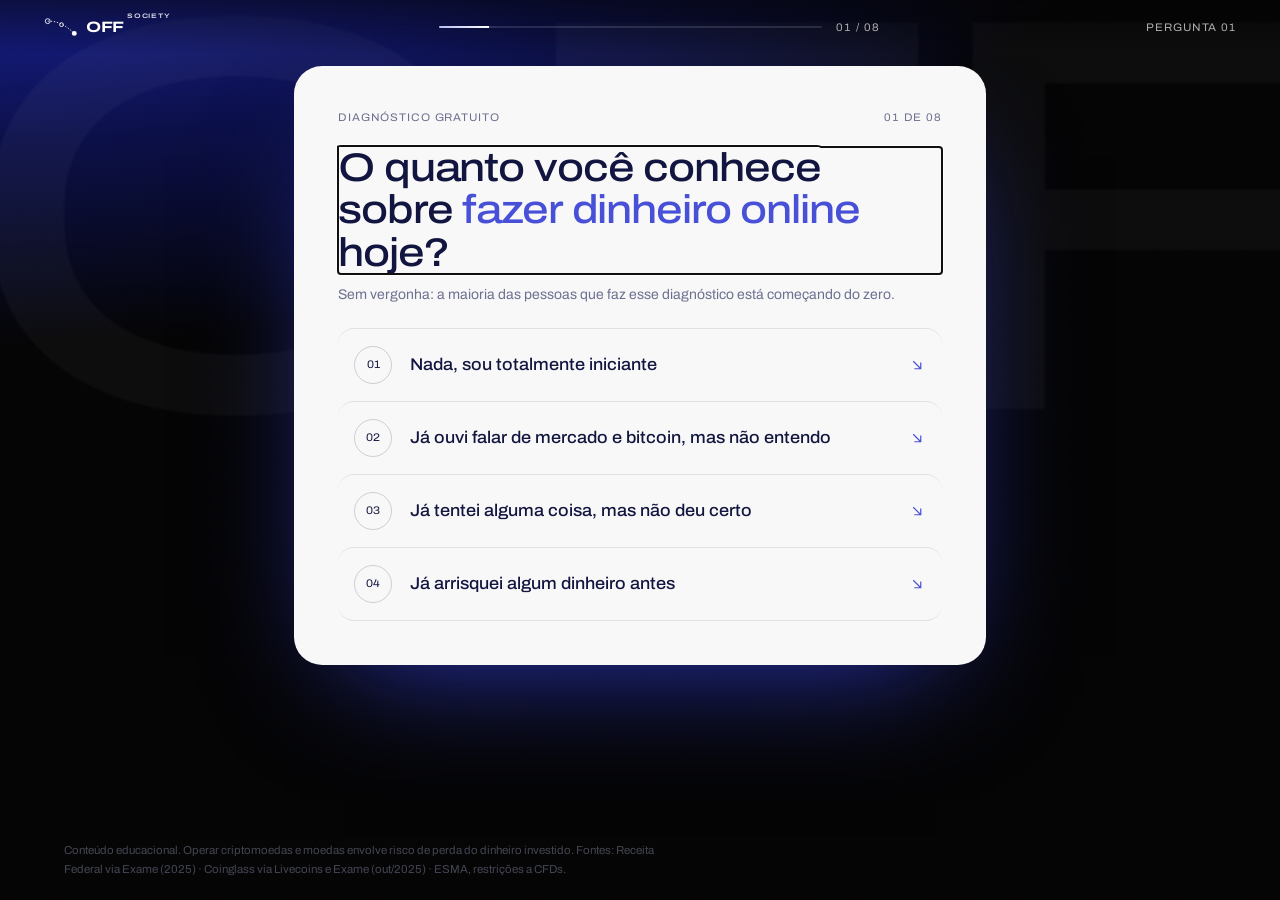
==== commit b647d8d8: "Esconde intro e inicia quiz direto na primeira pergunta" ====
--- a/index.html
+++ b/index.html
@@ -40,7 +40,7 @@
   </header>
 
   <main class="q-stage" id="stage">
-    <section class="screen s-intro is-active" id="intro">
+    <section class="screen s-intro" id="intro" style="display:none">
       <div class="intro-grid wrap">
         <div class="intro-copy">
           <span class="pill-live" data-reveal><i class="dot-live"></i> Grátis · 2 minutos · não precisa saber nada</span>
